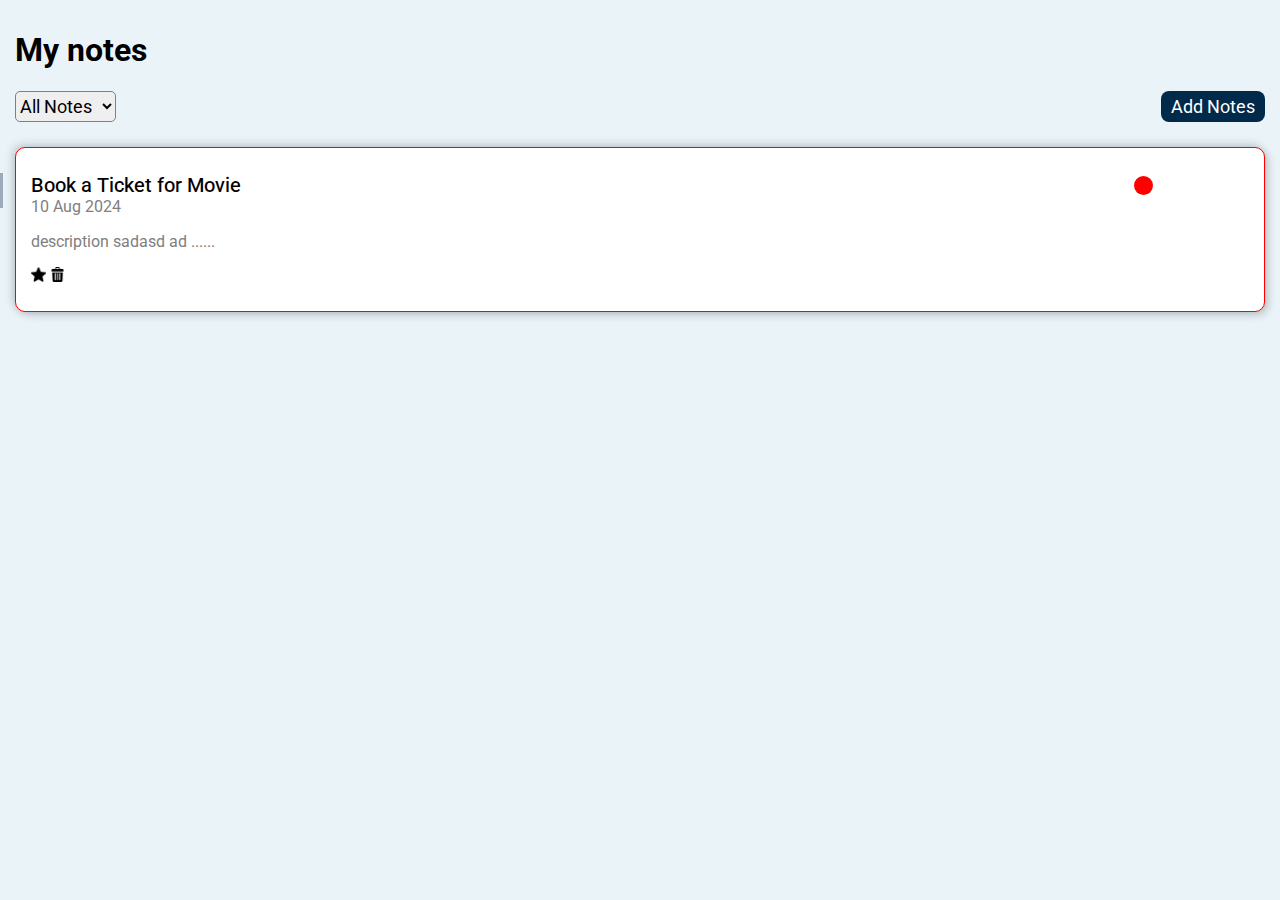
==== assets/markup/index.html @ 5e7e02a1 "done" ====
<!DOCTYPE html>
<html lang="en">

<head>
    <meta charset="UTF-8">
    <meta name="viewport" content="width=device-width, initial-scale=1.0">
    <link rel="stylesheet" href="style.css">
    <link href="https://fonts.googleapis.com/css2?family=Roboto:wght@100;300;400;500;700&display=swap" rel="stylesheet">
    <title>Document</title>
</head>

<body>

    <header>
        <h1>My notes</h1>
    </header>

    <main>

        <div class="menu-container">
            <div class="menu-mobile">
                <select id="menu">
                    <option value="All Notes">All Notes</option>
                    <option value="Business">Business</option>
                    <option value="Social">Social</option>
                    <option value="Important">Important</option>

                </select>

                <button class="btnAddNotes">Add Notes</button>

            </div>

            <div class="menu-pc">

                <div class="buttons-container">
                    <button class="btnMenu btnAll">All Notes</button>
                    <button class="btnMenu btnBusiness">Business</button>
                    <button class="btnMenu btnSocial">Social</button>
                    <button class="btnMenu btnImportant">Important</button>
                </div>

                <button class="btnAddNotes">Add Notes</button>

            </div>

        </div>

        <div class="card-note add-container">

                <div class="side-stick"></div>
                <div class="card-info">
                    <div class="card-title-date">
                        <input class="h1-card add-title" type="text" placeholder="Title">
                        <input class="p-card add-date" type="text" placeholder="Date">
                    </div>

                    <select class="category">
                        <option value="Business">Business</option>
                        <option value="Social">Social</option>
                        <option value="Important">Important</option>
                    </select>

                </div>

                <input class="desc-card" type="text" placeholder="Description" aria-multiline="true">
                <div class="card-save">
                    <button class="btnCancel btns">Cancel</button>
                    <button class="btnSave btns">Save</button>
                </div>

        </div>

        <div class="notes-container">

            <div class="card-note">
                <div class="side-stick"></div>
                <div class="card-info">
                    <div class="card-title-date">
                        <h2 class="h1-card">Book a Ticket for Movie</h2>
                        <p class="p-card">10 Aug 2024</p>
                    </div>

                    <div class="cerc" style="background-color: red;"></div>
                </div>


                <p class="desc-card">description sadasd ad ......</p>
                <div class="card-favorite">
                    <img src="/assets/img/starblack.png" alt="star">
                    <img src="/assets/img/trash.png" alt="delete">
                </div>

            </div>

        </div>

    </main>

</body>

</html>
---- assets/markup/style.css ----
*{
    box-sizing: border-box;
    font-family:'Roboto', 'Gill Sans', Calibri, 'Trebuchet MS', sans-serif
}

.menu-pc{
    display: none;
}

img{
    width: 15px;
}

img:hover{
    cursor: pointer;
}

button:hover{
    cursor: pointer;
}

body{
    padding: 10px 15px;
    margin: 0px;
    background-color: rgb(234, 244, 248);
}

.menu-container{
    margin-bottom: 25px;
}

.menu-mobile{
    width: 100%;
    display: flex;
    flex-direction: row;
    justify-content: space-between;
    align-content: space-between;
}

#menu{
    padding: auto;
    /* background-color: aliceblue; */
    border: gray 1px solid;
    border-radius: 5px;
    font-size: 18px;
}

.btnAddNotes{
    background-color: rgb(1, 42, 74);
    color: white;
    border: 0px;
    font-size: 18px;
    padding: 5px 10px;
    border-radius: 8px;
}

.card-note{

    background-color: white;
    box-shadow: 3px 3px 8px rgba(0, 0, 0, 0.2), -3px -3px 8px rgba(0, 0, 0, 0.15);
    border-radius: 10px;
    padding: 25px 15px ;
    margin-bottom: 25px;
    border: red 1px solid;
}

.card-info{
    display: flex;
    flex-direction: row;;
    justify-content: flex-start;

}

.card-title-date{
    width: 90%;
}

.h1-card{
    width: 100%;
    font-size: 20px;
    font-weight: 450;
    margin: 0px;
    display: block;
    text-overflow: ellipsis;
    white-space: nowrap;
    overflow: hidden;
}

.p-card{
    margin: 0px;
    color: gray;
}

.desc-card{
    color: gray;
}

.cerc{
    margin-left:7px;
    margin-top: 3px;
    border-radius: 50%;
    width: 19px;
    height: 19px;
}

.side-stick {
    position: absolute;
    width: 3px;
    height: 35px;
    left: 0;
    background-color: rgba(82, 95, 127, .5);
}

.card-save{
    display: flex;
    flex-direction: row;
    justify-content: space-around;
}

.btns{
    margin-top: 10px;
    width: 100px;
    border: 0px;
    background-color: #007BFF;
    color: white;
    font-size: 17px;
    border-radius: 5px;
}

.category{
    height: 40px;
    margin-left: 5px;
}

.add-container{
    display: none;
}
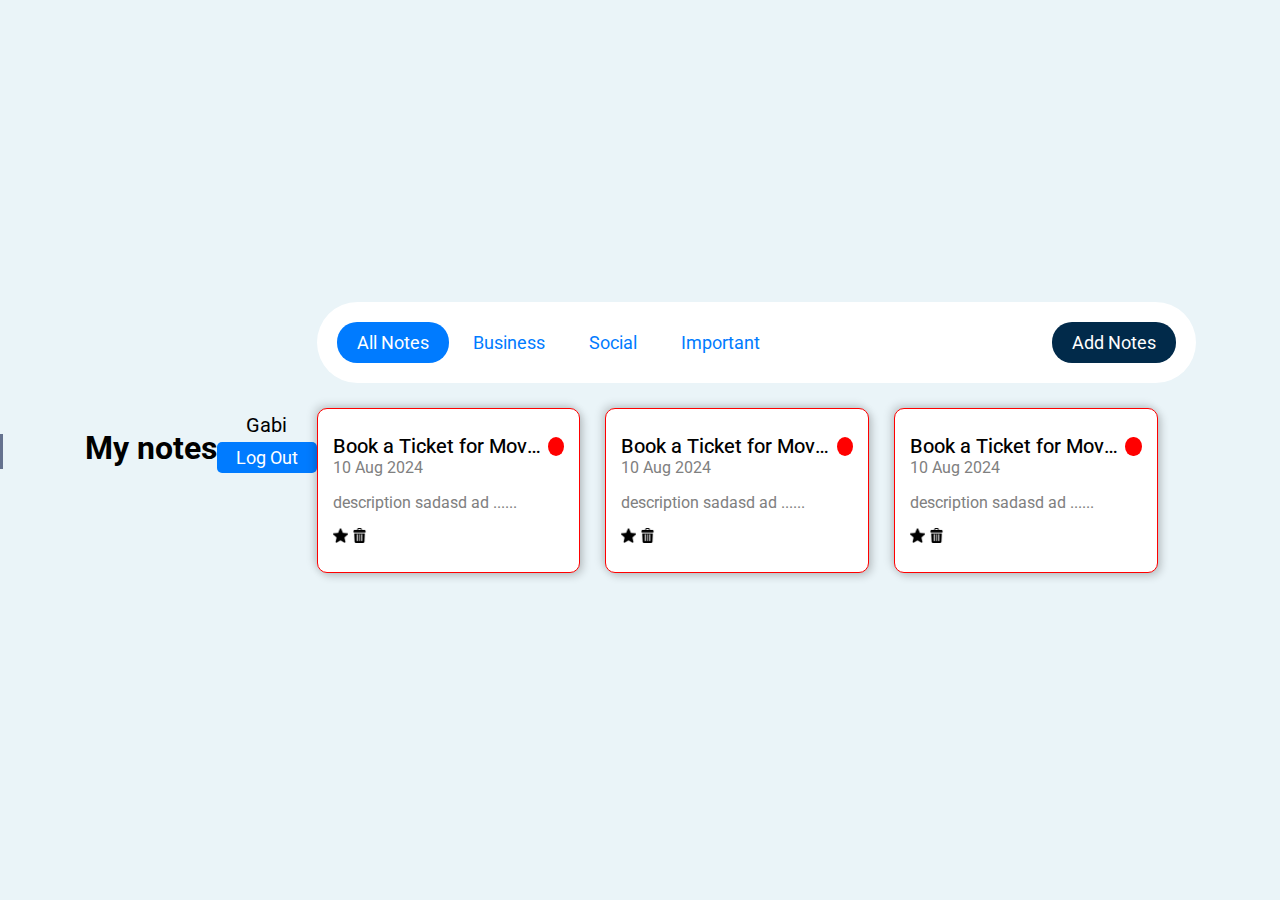
==== commit 2089b750: "done" ====
--- a/assets/markup/index.html
+++ b/assets/markup/index.html
@@ -11,8 +11,12 @@
 
 <body>
 
-    <header>
+    <header class=" header-title-container">
         <h1>My notes</h1>
+        <div class="log-out-container">
+            <p class="name-user">Gabi</p>
+            <button class="btn-log-out btn-log">Log Out</button>
+        </div>
     </header>
 
     <main>
@@ -92,7 +96,43 @@
                 </div>
 
             </div>
+            <div class="card-note">
+                <div class="side-stick"></div>
+                <div class="card-info">
+                    <div class="card-title-date">
+                        <h2 class="h1-card">Book a Ticket for Movie</h2>
+                        <p class="p-card">10 Aug 2024</p>
+                    </div>
 
+                    <div class="cerc" style="background-color: red;"></div>
+                </div>
+
+
+                <p class="desc-card">description sadasd ad ......</p>
+                <div class="card-favorite">
+                    <img src="/assets/img/starblack.png" alt="star">
+                    <img src="/assets/img/trash.png" alt="delete">
+                </div>
+
+            </div>  <div class="card-note">
+                <div class="side-stick"></div>
+                <div class="card-info">
+                    <div class="card-title-date">
+                        <h2 class="h1-card">Book a Ticket for Movie</h2>
+                        <p class="p-card">10 Aug 2024</p>
+                    </div>
+
+                    <div class="cerc" style="background-color: red;"></div>
+                </div>
+
+
+                <p class="desc-card">description sadasd ad ......</p>
+                <div class="card-favorite">
+                    <img src="/assets/img/starblack.png" alt="star">
+                    <img src="/assets/img/trash.png" alt="delete">
+                </div>
+
+            </div>
         </div>
 
     </main>
--- a/assets/markup/style.css
+++ b/assets/markup/style.css
@@ -3,6 +3,64 @@
     font-family:'Roboto', 'Gill Sans', Calibri, 'Trebuchet MS', sans-serif
 }
 
+
+/*LOGIN*/
+
+.containers-login{
+    display: flex;
+    flex-direction: column;
+    justify-content: flex-start;
+    align-content: center;
+    box-shadow: 3px 3px 8px rgba(0, 0, 0, 0.2), -3px -3px 8px rgba(0, 0, 0, 0.15);
+    padding: 25px 30px;
+    border-radius: 20px;
+}
+
+.header-container-login{
+    display: flex;
+    flex-direction: column;
+    justify-content: center;
+    margin-bottom: 30%s;
+}
+
+.text-style{
+    text-align: center;
+    margin-bottom: 0px;
+    margin-top: 5px;
+}
+
+.login-info{
+    margin-bottom: 50%;
+}
+
+.txt{
+    width: 100%;
+    font-size: 16px;
+    padding: 5px;
+}
+
+.info-data{
+    margin-bottom: 5px;
+}
+
+.btn-log{
+    width: 100%;
+    font-size: 20px;
+    border: 0px;
+    background-color: #007BFF;
+    color: white;
+    margin-bottom: 20px;
+    border-radius: 5px;
+    padding: 5px 0px;
+}
+
+.btn-log:hover{
+    background-color: #0051a7;
+}
+
+
+
+/*HOME*/
 .menu-pc{
     display: none;
 }
@@ -23,6 +81,29 @@
     padding: 10px 15px;
     margin: 0px;
     background-color: rgb(234, 244, 248);
+}
+
+.header-title-container{
+    display: flex;
+    flex-direction: row;
+    justify-content: space-between;
+}
+
+.log-out-container{
+    display: flex;
+    flex-direction: column;
+    align-content: center;
+}
+
+.btn-log-out{
+    width: 100px;
+    font-size: 18px;
+}
+
+.name-user{
+    font-size: 20px;
+    margin: 5px;
+    text-align: center;
 }
 
 .menu-container{
@@ -134,4 +215,77 @@
 
 .add-container{
     display: none;
+}
+
+
+
+
+@media(min-width:900px){
+    
+    html, body {
+        width: 100%;
+        height: 100%;
+    }
+
+    body{
+        display: flex;
+        justify-content: center; 
+        align-items: center;  
+    }
+
+    .containers-login{
+        width: 35%;
+        align-self: center;
+        justify-self: center;
+    }
+
+    .menu-mobile{
+        display: none;
+    }
+
+    .menu-pc{
+        background-color: white;
+        padding: 20px 20px;
+        display: flex;
+        flex-direction: row;
+        justify-content: space-between;
+        border-radius: 50px;
+    }
+
+    .add-container{
+        width: 100%;
+    }
+
+    .btnMenu{
+        background-color: white;
+        color: #007BFF;
+        border: 0px;
+        font-size: 18px;
+        padding: 10px 20px;
+        border-radius: 20px;
+    }
+    
+    .btnAddNotes{
+        padding: 10px 20px;
+        border-radius: 20px;
+    }
+    
+    
+    .btnAll{
+        background-color: #007BFF;
+        color: white;
+    }
+
+    .notes-container{
+        display: flex;
+        flex-direction: row;
+        flex-wrap: wrap;
+        
+    }
+
+    .card-note{
+        width: 30%;
+        margin-right: 25px;
+    }
+
 }